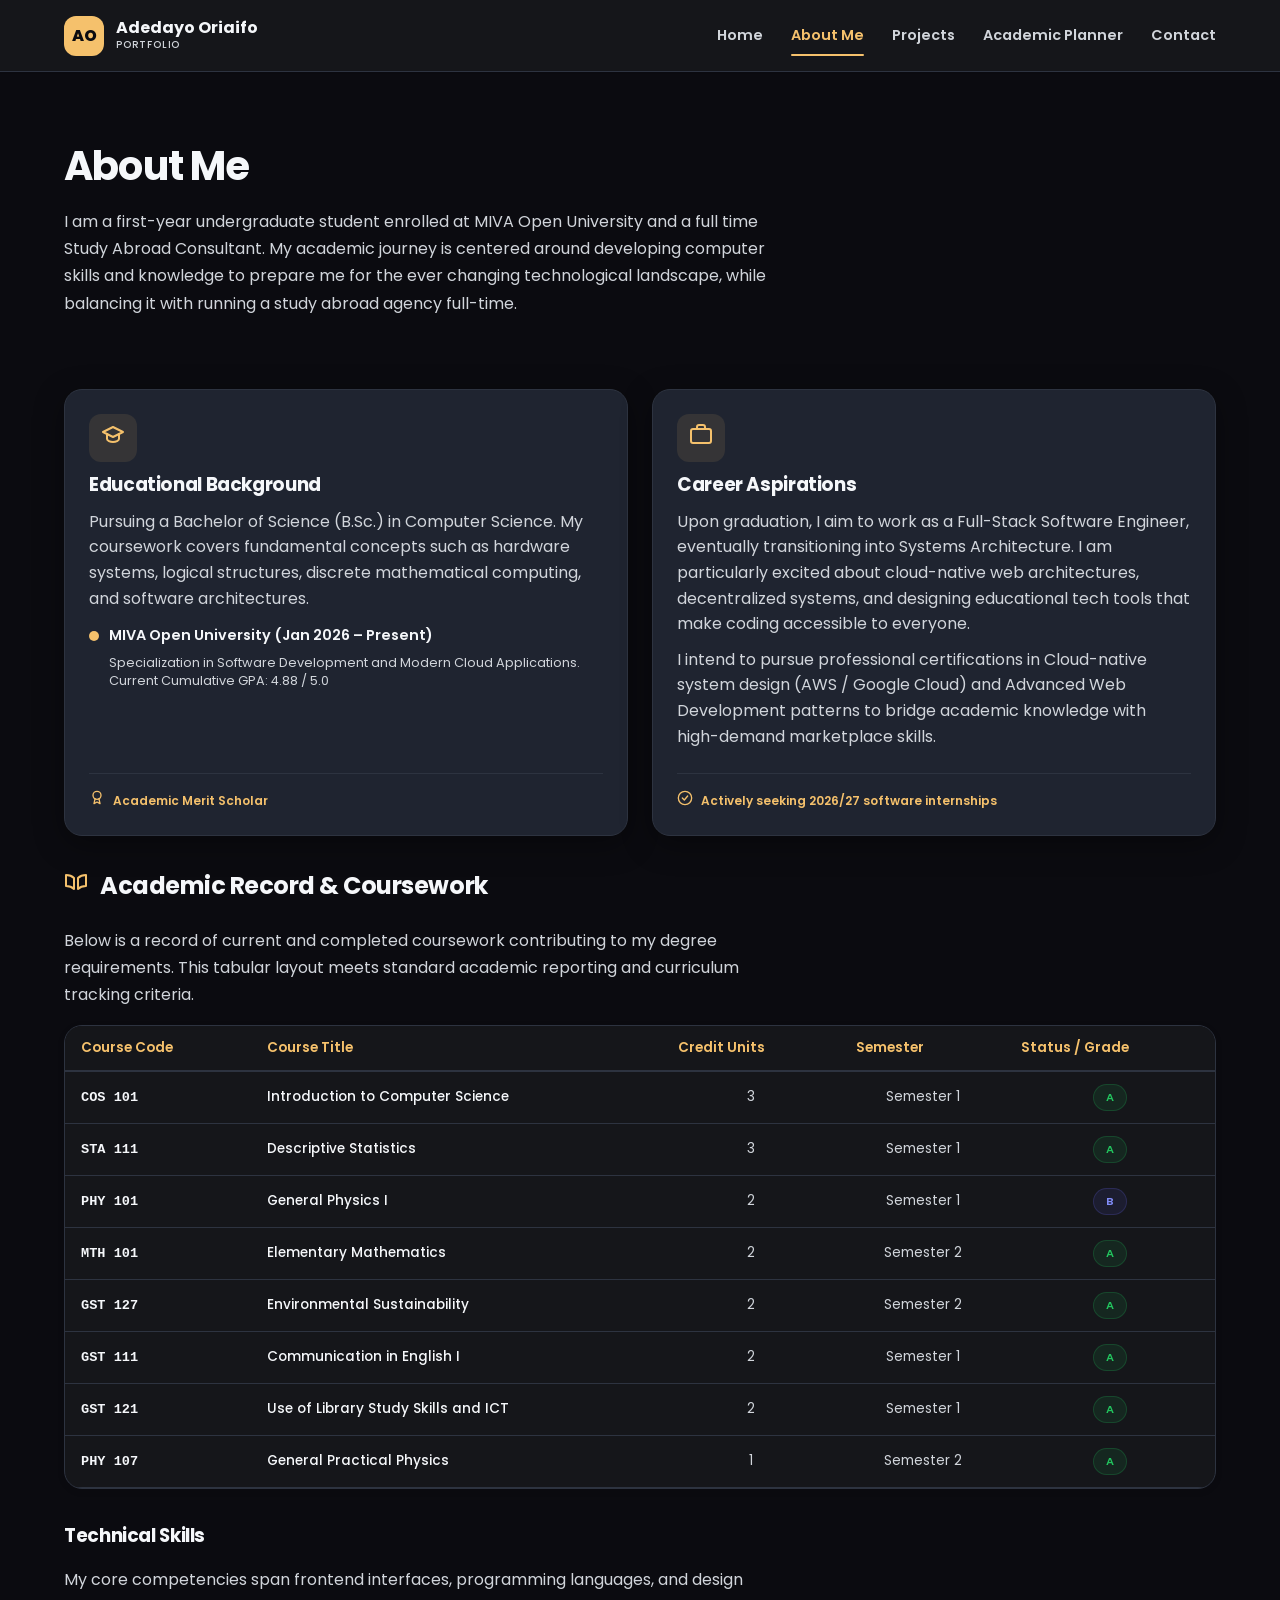
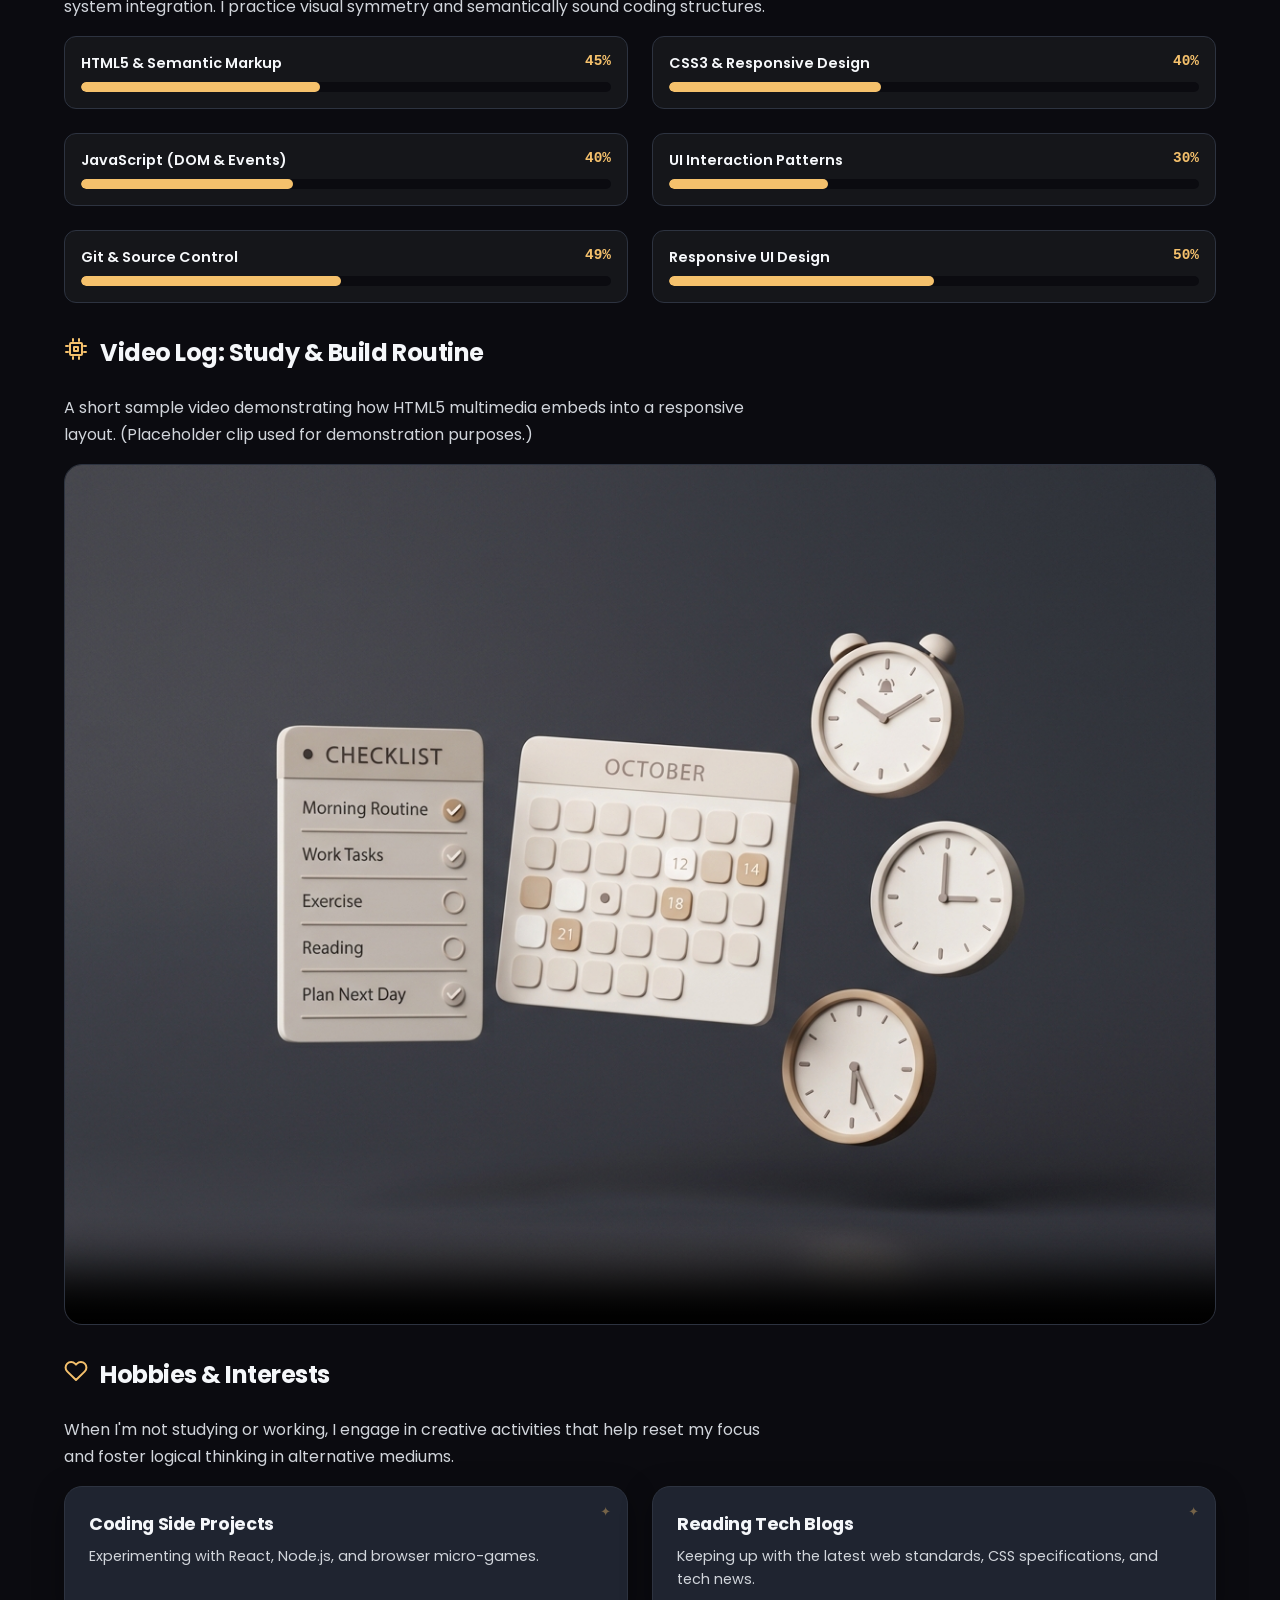
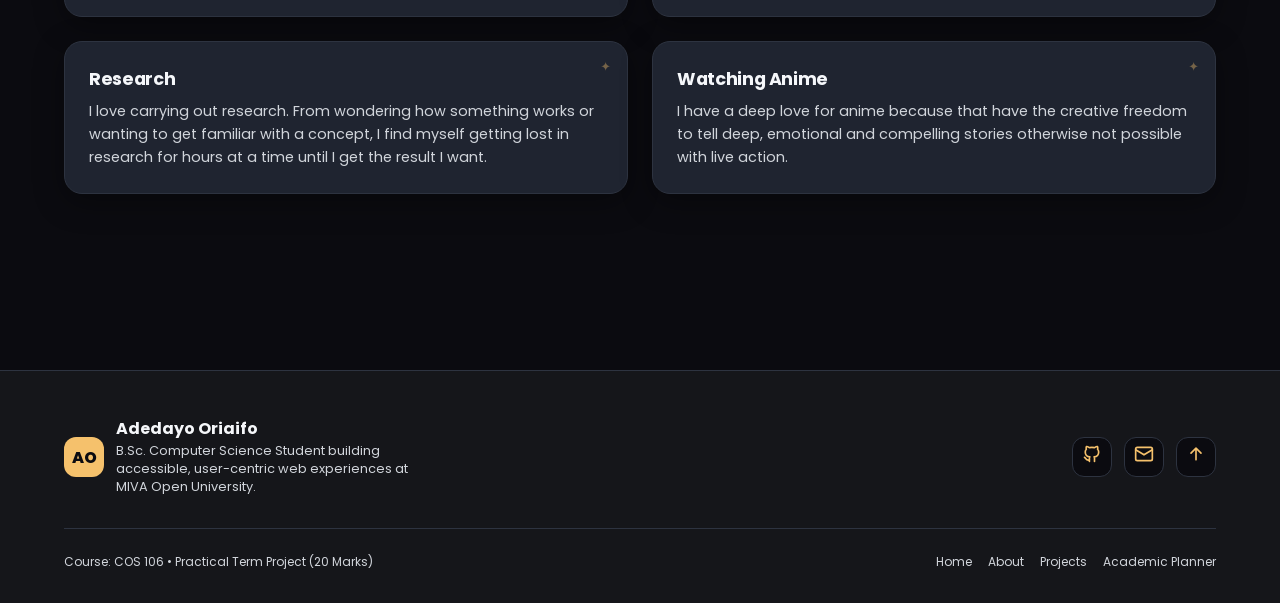
==== about.html @ 8abbb2ca "Project Structure fix" ====
<!doctype html>
<html lang="en">
<head>
<meta charset="UTF-8" />
<meta name="viewport" content="width=device-width, initial-scale=1.0" />
<title>About Me | Adedayo Oriaifo</title>
<link rel="stylesheet" href="styles.css" />
</head>
<body>

<header class="site-header">
  <div class="container">
    <a href="index.html" class="brand" id="nav-logo">
      <span class="brand-mark">AO</span>
      <span>
        <span class="brand-text-name">Adedayo Oriaifo</span>
        <span class="brand-text-sub">Portfolio</span>
      </span>
    </a>

    <nav class="desktop-nav" aria-label="Primary navigation">
      <a href="index.html" class="nav-link">Home</a>
      <a href="about.html" class="nav-link active">About Me</a>
      <a href="projects.html" class="nav-link">Projects</a>
      <a href="planner.html" class="nav-link">Academic Planner</a>
      <a href="contact.html" class="nav-link">Contact</a>
    </nav>

    <div class="header-actions">
      <button id="mobile-menu-toggle" class="icon-btn mobile-menu-toggle" aria-label="Open menu" aria-expanded="false"></button>
    </div>
  </div>

  <nav id="mobile-nav" class="mobile-nav" hidden aria-label="Mobile navigation">
    <a href="index.html" class="mobile-nav-link"><span data-icon="user"></span>Home</a>
    <a href="about.html" class="mobile-nav-link active"><span data-icon="gradCap"></span>About Me</a>
    <a href="projects.html" class="mobile-nav-link"><span data-icon="folder"></span>Projects</a>
    <a href="planner.html" class="mobile-nav-link"><span data-icon="calendarDays"></span>Academic Planner</a>
    <a href="contact.html" class="mobile-nav-link"><span data-icon="mail"></span>Contact</a>
  </nav>
</header>

<main id="main-content">
  <div class="container">
    <section id="about-section" class="page-section stack gap-4">

      <div class="page-header">
        <h2>About Me</h2>
        <p class="section-lead">I am a first-year undergraduate student enrolled at MIVA Open University and a full time Study Abroad Consultant. My academic journey is centered around developing computer skills and knowledge to prepare me for the ever changing technological landscape, while balancing it with running a study abroad agency full-time.</p>
      </div>

      <!-- Educational Background & Career Aspirations -->
      <div class="grid grid-2">
        <div class="custom-card stack" style="justify-content:space-between;">
          <div>
            <span class="icon-tile" data-icon="gradCap"></span>
            <h3>Educational Background</h3>
            <p class="text-sec" style="line-height:1.6; margin-top:10px;">Pursuing a Bachelor of Science (B.Sc.) in Computer Science. My coursework covers fundamental concepts such as hardware systems, logical structures, discrete mathematical computing, and software architectures.</p>
            <div class="stack gap-1" style="margin-top:14px;">
              <div style="display:flex; align-items:center; gap:10px;">
                <span style="width:10px;height:10px;border-radius:999px;background:var(--accent-pri);display:inline-block;"></span>
                <span style="font-size:0.9rem; font-weight:600;">MIVA Open University (Jan 2026 – Present)</span>
              </div>
              <p class="text-sec" style="font-size:0.8rem; padding-left:20px;">Specialization in Software Development and Modern Cloud Applications. Current Cumulative GPA: 4.88 / 5.0</p>
            </div>
          </div>
          <div class="card-footnote"><span data-icon="award"></span> Academic Merit Scholar</div>
        </div>

        <div class="custom-card stack" style="justify-content:space-between;">
          <div>
            <span class="icon-tile" data-icon="briefcase"></span>
            <h3>Career Aspirations</h3>
            <p class="text-sec" style="line-height:1.6; margin-top:10px;">Upon graduation, I aim to work as a Full-Stack Software Engineer, eventually transitioning into Systems Architecture. I am particularly excited about cloud-native web architectures, decentralized systems, and designing educational tech tools that make coding accessible to everyone.</p>
            <p class="text-sec" style="line-height:1.6; margin-top:10px;">I intend to pursue professional certifications in Cloud-native system design (AWS / Google Cloud) and Advanced Web Development patterns to bridge academic knowledge with high-demand marketplace skills.</p>
          </div>
          <div class="card-footnote"><span data-icon="checkCircle"></span> Actively seeking 2026/27 software internships</div>
        </div>
      </div>

      <!-- Coursework Table -->
      <div class="stack gap-2">
        <div class="section-heading-row"><span data-icon="bookOpen"></span><h3>Academic Record &amp; Coursework</h3></div>
        <p class="section-lead" style="margin-top:0;">Below is a record of current and completed coursework contributing to my degree requirements. This tabular layout meets standard academic reporting and curriculum tracking criteria.</p>

        <div class="custom-table-wrap">
          <table class="custom-table">
            <thead>
              <tr>
                <th>Course Code</th>
                <th>Course Title</th>
                <th class="text-center">Credit Units</th>
                <th class="text-center">Semester</th>
                <th class="text-center">Status / Grade</th>
              </tr>
            </thead>
            <tbody id="coursework-tbody">
              <!-- Rows injected by script.js from INITIAL_COURSES -->
            </tbody>
          </table>
        </div>
      </div>

      <!-- Technical Skills -->
      <div id="skills-subsection" class="stack gap-2">
        <h3>Technical Skills</h3>
        <p class="section-lead" style="margin-top:0;">My core competencies span frontend interfaces, programming languages, and design system integration. I practice visual symmetry and semantically sound coding structures.</p>
        <div class="grid grid-2" id="skills-grid">
          <!-- Skill bars injected by script.js -->
        </div>
      </div>

      <!-- Video Introduction (Multimedia requirement) -->
      <div class="stack gap-2">
        <div class="section-heading-row"><span data-icon="cpu"></span><h3>Video Log: Study &amp; Build Routine</h3></div>
        <p class="section-lead" style="margin-top:0;">A short sample video demonstrating how HTML5 multimedia embeds into a responsive layout. (Placeholder clip used for demonstration purposes.)</p>
        <div class="media-frame">
          <video controls preload="metadata" poster="assets/images/task-app-illustration.jpg">
            <source src="https://www.w3schools.com/html/mov_bbb.mp4" type="video/mp4" />
            Your browser does not support the video tag.
          </video>
        </div>
      </div>

      <!-- Hobbies & Interests -->
      <div class="stack gap-2">
        <div class="section-heading-row"><span data-icon="heart"></span><h3>Hobbies &amp; Interests</h3></div>
        <p class="section-lead" style="margin-top:0;">When I'm not studying or working, I engage in creative activities that help reset my focus and foster logical thinking in alternative mediums.</p>
        <div class="grid grid-3 md-2" id="hobbies-grid">
          <!-- Hobby cards injected by script.js -->
        </div>
      </div>

    </section>
  </div>
</main>

<footer class="site-footer">
  <div class="container">
    <div class="footer-top">
      <div class="footer-brand">
        <span class="brand-mark">AO</span>
        <div>
          <span class="brand-text-name">Adedayo Oriaifo</span>
          <p>B.Sc. Computer Science Student building accessible, user-centric web experiences at MIVA Open University.</p>
        </div>
      </div>
      <div class="footer-socials">
        <a href="https://github.com/aria-thorne" target="_blank" rel="noreferrer" class="icon-btn" title="GitHub Profile" data-icon="github"></a>
        <a href="contact.html" class="icon-btn" title="Contact Me" data-icon="mail"></a>
        <button id="back-to-top-btn" class="icon-btn" title="Back to Top" data-icon="arrowUp"></button>
      </div>
    </div>
    <div class="footer-bottom">
      <span>Course: COS 106 • Practical Term Project (20 Marks)</span>
      <div class="footer-links">
        <a href="index.html">Home</a>
        <a href="about.html">About</a>
        <a href="projects.html">Projects</a>
        <a href="planner.html">Academic Planner</a>
      </div>
    </div>
  </div>
</footer>

<script src="script.js"></script>
<script>
  document.addEventListener('DOMContentLoaded', () => {
    // Coursework table rows
    const tbody = document.getElementById('coursework-tbody');
    INITIAL_COURSES.forEach((course) => {
      const gradeClass = course.grade === 'Pending' ? 'grade-pending' : course.grade.startsWith('A') ? 'grade-a' : 'grade-b';
      const tr = document.createElement('tr');
      tr.innerHTML = `
        <td style="font-family:monospace; font-weight:600; color:var(--text-pri);">${course.code}</td>
        <td style="font-weight:500; color:var(--text-pri);">${course.title}</td>
        <td class="text-center">${course.credits}</td>
        <td class="text-center">${course.semester}</td>
        <td class="text-center"><span class="grade-pill ${gradeClass}">${course.grade}</span></td>
      `;
      tbody.appendChild(tr);
    });

    // Skill bars
    const skillsGrid = document.getElementById('skills-grid');
    STUDENT_PROFILE.skills.forEach((skill) => {
      const div = document.createElement('div');
      div.className = 'skill-bar-item';
      div.innerHTML = `
        <div class="skill-bar-top">
          <span style="font-weight:600;">${skill.name}</span>
          <span class="pct">${skill.percentage}%</span>
        </div>
        <div class="skill-bar-track"><div class="skill-bar-fill" style="width:${skill.percentage}%"></div></div>
      `;
      skillsGrid.appendChild(div);
    });

    // Hobbies
    const hobbiesGrid = document.getElementById('hobbies-grid');
    STUDENT_PROFILE.hobbies.forEach((hobby) => {
      const div = document.createElement('div');
      div.className = 'custom-card hobby-card';
      div.innerHTML = `
        <span class="hobby-star">✦</span>
        <h4>${hobby.name}</h4>
        <p>${hobby.description}</p>
      `;
      hobbiesGrid.appendChild(div);
    });
  });
</script>
</body>
</html>
---- styles.css ----
@import url('https://fonts.googleapis.com/css2?family=Poppins:wght@400;500;600;700;800&display=swap');

/* ===================== THEME VARIABLES ===================== */
:root {
  /* Dark Theme */
  --bg-main: #0B0B10;
  --bg-sec: #15161A;
  --bg-card: #1F2430;
  --text-pri: #F5F7FA;
  --text-sec: #D1D5DB;
  --accent-pri: #F5C16C;
  --accent-hov: #D99706;
  --accent-sec: #A78BFA;
  --color-success: #22C55E;
  --color-error: #EF4444;
  --color-border: #2D3340;
  --theme-shadow: 0 8px 30px rgba(0, 0, 0, 0.35);
  --font-sans: "Poppins", ui-sans-serif, system-ui, -apple-system, sans-serif;
}

/* ===================== RESET / BASE ===================== */
* { box-sizing: border-box; }

html { scroll-behavior: smooth; }

body {
  background-color: var(--bg-main);
  color: var(--text-pri);
  font-family: var(--font-sans);
  margin: 0;
  padding: 0;
  min-height: 100vh;
  transition: background-color 0.3s ease, color 0.3s ease, border-color 0.3s ease;
}

img { max-width: 100%; display: block; }
a { color: inherit; text-decoration: none; }
button { font-family: inherit; cursor: pointer; }
::selection { background-color: rgba(245, 193, 108, 0.2); color: var(--accent-pri); }

h1, h2, h3, h4, h5 { margin: 0; font-weight: 700; letter-spacing: -0.02em; }
p { margin: 0; }
ul { margin: 0; padding: 0; list-style: none; }

.container {
  width: 100%;
  max-width: 1200px;
  margin: 0 auto;
  padding: 0 24px;
}

.page-section {
  padding: 32px 0 64px;
  animation: fadeIn 0.35s ease;
}

@media (min-width: 768px) {
  .page-section { padding: 64px 0 96px; }
}

@keyframes fadeIn {
  from { opacity: 0; transform: translateY(12px); }
  to { opacity: 1; transform: translateY(0); }
}

.animate-fade-in { animation: fadeIn 0.35s ease; }

main {
  flex-grow: 1;
  padding-top: 72px;
  padding-bottom: 80px;
  min-height: calc(100vh - 200px);
}

body {
  display: flex;
  flex-direction: column;
}

/* ===================== UTILITIES ===================== */
.text-sec { color: var(--text-sec); }
.text-accent { color: var(--accent-pri); }
.section-lead {
  max-width: 720px;
  color: var(--text-sec);
  font-size: 1rem;
  line-height: 1.7;
  margin-top: 12px;
}
.page-header { margin-bottom: 40px; }
.page-header h2 { font-size: 2rem; }
@media (min-width: 768px) { .page-header h2 { font-size: 2.5rem; } }

.eyebrow {
  display: inline-flex;
  align-items: center;
  gap: 8px;
  padding: 6px 14px;
  width: fit-content;
  border-radius: 999px;
  background: color-mix(in srgb, var(--accent-pri) 10%, transparent);
  border: 1px solid color-mix(in srgb, var(--accent-pri) 20%, transparent);
  color: var(--accent-pri);
  font-size: 0.75rem;
  font-weight: 600;
  letter-spacing: 0.06em;
  text-transform: uppercase;
}

/* ===================== HEADER / NAV ===================== */
.site-header {
  position: fixed;
  top: 0; left: 0;
  width: 100%;
  height: 72px;
  z-index: 50;
  background-color: var(--bg-sec);
  border-bottom: 1px solid var(--color-border);
  display: flex;
  align-items: center;
  box-shadow: 0 1px 2px rgba(0,0,0,0.05);
}

.site-header .container {
  display: flex;
  align-items: center;
  justify-content: space-between;
}

.brand {
  display: flex;
  align-items: center;
  gap: 12px;
  user-select: none;
}

.brand-mark {
  width: 40px; height: 40px;
  border-radius: 12px;
  background: var(--accent-pri);
  display: flex;
  align-items: center;
  justify-content: center;
  font-weight: 800;
  color: var(--bg-main);
  font-size: 1rem;
  transition: transform 0.3s ease;
  flex-shrink: 0;
}
.brand:hover .brand-mark { transform: scale(1.05); }

.brand-text-name {
  font-weight: 700;
  font-size: 1rem;
  display: block;
  line-height: 1.2;
  color: var(--text-pri);
}
.brand-text-sub {
  font-size: 10px;
  color: var(--text-sec);
  font-weight: 500;
  text-transform: uppercase;
  letter-spacing: 0.08em;
  display: block;
}

.desktop-nav {
  display: none;
  align-items: center;
  gap: 28px;
  margin-left: auto;
  height: 100%;
}

@media (min-width: 768px) { .desktop-nav { display: flex; } }

.nav-link {
  position: relative;
  padding: 4px 0;
  font-size: 0.9rem;
  font-weight: 600;
  color: var(--text-sec);
  transition: color 0.3s ease;
  background: none;
  border: none;
}
.nav-link:hover { color: var(--text-pri); }
.nav-link.active { color: var(--accent-pri); }
.nav-link.active::after {
  content: '';
  position: absolute;
  bottom: -6px; left: 0;
  width: 100%; height: 2px;
  border-radius: 999px;
  background: var(--accent-pri);
}

.nav-separator {
  display: none;
  width: 1px; height: 24px;
  background: var(--color-border);
  margin: 0 16px;
}
@media (min-width: 768px) { .nav-separator { display: block; } }

.header-actions {
  display: flex;
  align-items: center;
  gap: 12px;
  position: relative;
}

.icon-btn {
  width: 40px; height: 40px;
  border-radius: 12px;
  border: 1px solid var(--color-border);
  background-color: var(--bg-main);
  color: var(--accent-pri);
  display: flex;
  align-items: center;
  justify-content: center;
  transition: all 0.3s ease;
}
.icon-btn:hover { background-color: var(--bg-sec); transform: scale(1.05); }
.icon-btn svg { width: 20px; height: 20px; }

.mobile-menu-toggle { display: flex; color: var(--text-pri); }
@media (min-width: 768px) { .mobile-menu-toggle { display: none; } }

.mobile-nav {
  position: absolute;
  top: 72px; left: 0;
  width: 100%;
  background-color: var(--bg-sec);
  border-bottom: 1px solid var(--color-border);
  padding: 24px;
  box-shadow: 0 20px 40px rgba(0,0,0,0.2);
  display: flex;
  flex-direction: column;
  gap: 8px;
}
.mobile-nav[hidden] { display: none; }
@media (min-width: 768px) { .mobile-nav { display: none !important; } }

.mobile-nav-link {
  display: flex;
  align-items: center;
  gap: 14px;
  padding: 12px 16px;
  border-radius: 12px;
  font-weight: 500;
  font-size: 0.9rem;
  color: var(--text-sec);
  background: none;
  border: none;
  text-align: left;
  transition: all 0.3s ease;
}
.mobile-nav-link:hover { color: var(--text-pri); background: var(--bg-main); }
.mobile-nav-link.active { background: var(--accent-pri); color: var(--bg-main); }
.mobile-nav-link svg { width: 20px; height: 20px; color: var(--accent-pri); flex-shrink: 0; }
.mobile-nav-link.active svg { color: var(--bg-main); }

/* ===================== BUTTONS ===================== */
.btn {
  display: inline-flex;
  align-items: center;
  justify-content: center;
  gap: 8px;
  padding: 12px 24px;
  border-radius: 12px;
  font-weight: 600;
  font-size: 0.9rem;
  border: none;
  transition: all 0.3s ease;
  white-space: nowrap;
}
.btn:active { transform: scale(0.98); }
.btn-primary {
  background-color: var(--accent-pri);
  color: var(--bg-main);
  box-shadow: 0 6px 16px color-mix(in srgb, var(--accent-pri) 20%, transparent);
}
.btn-primary:hover { background-color: var(--accent-hov); transform: scale(1.02); }
.btn-outline {
  background: transparent;
  color: var(--text-pri);
  border: 1px solid var(--color-border);
}
.btn-outline:hover { background: color-mix(in srgb, var(--accent-pri) 10%, transparent); }
.btn-outline-accent {
  background: transparent;
  color: var(--accent-pri);
  border: 1px solid var(--accent-pri);
}
.btn-outline-accent:hover { background: color-mix(in srgb, var(--accent-pri) 10%, transparent); }
.btn-block { width: 100%; }
.btn-sm { padding: 10px 16px; font-size: 0.8rem; }
.btn svg { width: 16px; height: 16px; }

/* ===================== CARDS / INPUT / TABLE ===================== */
.custom-card {
  background-color: var(--bg-card);
  border-radius: 18px;
  padding: 24px;
  border: 1px solid var(--color-border);
  box-shadow: var(--theme-shadow);
  transition: transform 0.3s ease, box-shadow 0.3s ease, background-color 0.3s ease, border-color 0.3s ease;
  position: relative;
}
.custom-card:hover {
  transform: translateY(-6px);
  box-shadow: 0 12px 40px rgba(0, 0, 0, 0.45);
}
.custom-input {
  width: 100%;
  background-color: var(--bg-main);
  border: 1px solid var(--color-border);
  color: var(--text-pri);
  border-radius: 12px;
  padding: 12px 16px;
  font-size: 14px;
  font-family: inherit;
  outline: none;
  transition: border-color 0.3s ease, box-shadow 0.3s ease;
}
.custom-input:focus {
  border-color: var(--accent-pri);
  box-shadow: 0 0 0 2px color-mix(in srgb, var(--accent-pri) 20%, transparent);
}
textarea.custom-input { resize: vertical; min-height: 120px; }

.field-label {
  display: block;
  font-size: 0.75rem;
  font-weight: 600;
  color: var(--text-sec);
  margin-bottom: 6px;
}

.custom-table-wrap {
  overflow-x: auto;
  border: 1px solid var(--color-border);
  border-radius: 18px;
  background-color: var(--bg-sec);
  box-shadow: 0 2px 8px rgba(0,0,0,0.06);
}
.custom-table { width: 100%; border-collapse: collapse; }
.custom-table th {
  background-color: var(--bg-sec);
  color: var(--accent-pri);
  text-align: left;
  padding: 12px 16px;
  font-weight: 600;
  font-size: 0.85rem;
  border-bottom: 2px solid var(--color-border);
  white-space: nowrap;
}
.custom-table td {
  padding: 12px 16px;
  border-bottom: 1px solid var(--color-border);
  color: var(--text-sec);
  font-size: 0.85rem;
}
.custom-table tr:hover { background-color: rgba(255, 255, 255, 0.02); }
.text-center { text-align: center; }

.grade-pill {
  display: inline-block;
  padding: 4px 12px;
  border-radius: 999px;
  font-size: 0.7rem;
  font-weight: 600;
}
.grade-pending { background: color-mix(in srgb, var(--accent-pri) 10%, transparent); color: var(--accent-pri); border: 1px solid color-mix(in srgb, var(--accent-pri) 20%, transparent); }
.grade-a { background: rgba(34,197,94,0.1); color: #22C55E; border: 1px solid rgba(34,197,94,0.2); }
.grade-b { background: rgba(99,102,241,0.1); color: #818CF8; border: 1px solid rgba(99,102,241,0.2); }

/* ===================== GRID HELPERS ===================== */
.grid { display: grid; gap: 24px; }
.grid-2 { grid-template-columns: 1fr; }
.grid-3 { grid-template-columns: 1fr; }
@media (min-width: 768px) { .grid-2 { grid-template-columns: 1fr 1fr; } }
@media (min-width: 768px) { .grid-3.md-2 { grid-template-columns: 1fr 1fr; } }
@media (min-width: 1024px) { .grid-3 { grid-template-columns: repeat(3, 1fr); } }

.stack { display: flex; flex-direction: column; }
.gap-1 { gap: 8px; } .gap-2 { gap: 16px; } .gap-3 { gap: 24px; } .gap-4 { gap: 32px; }

/* ===================== HOME PAGE ===================== */
.hero {
  display: grid;
  grid-template-columns: 1fr;
  gap: 40px;
  align-items: center;
}
@media (min-width: 1024px) { .hero { grid-template-columns: 7fr 5fr; } }

.hero-intro {
  display: flex;
  padding-bottom: 32px;
  flex-direction: column;
  align-items: center;
  text-align: center;
  gap: 32px;
}
@media (min-width: 640px) { .hero-intro { flex-direction: row; align-items: flex-start; text-align: left; } }

.hero-avatar {
  width: 140px; height: 140px;
  border-radius: 999px;
  overflow: hidden;
  border: 2px solid color-mix(in srgb, var(--accent-pri) 20%, transparent);
  box-shadow: var(--theme-shadow);
  flex-shrink: 0;
}
.hero-avatar img { width: 100%; height: 100%; object-fit: cover; }

.hero-copy { flex-grow: 1; display: flex; flex-direction: column; gap: 16px; }
.hero-copy h1 { font-size: 2.2rem; line-height: 1.05; }
@media (min-width: 640px) { .hero-copy h1 { font-size: 2.75rem; } }
@media (min-width: 768px) { .hero-copy h1 { font-size: 3.25rem; } }
.hero-copy .role { font-size: 1.15rem; font-weight: 500; color: var(--text-sec); }
.hero-copy .desc { font-size: 1rem; color: var(--text-sec); line-height: 1.7; }

.hero-illustration { display: none; justify-content: center; align-items: center; }
@media (min-width: 1024px) { .hero-illustration { display: flex; } }
.hero-illustration img { width: 100%; max-width: 380px; height: auto; display:block; filter: drop-shadow(0 12px 24px rgba(0,0,0,0.25)); }

.quicklinks {
  display: grid;
  grid-template-columns: repeat(2, 1fr);
  gap: 16px;
  margin-top: 8px;
}
@media (min-width: 768px) { .quicklinks { grid-template-columns: repeat(4, 1fr); } }
.quicklink {
  display: flex;
  flex-direction: column;
  gap: 10px;
  align-items: flex-start;
}
.quicklink .ql-icon {
  width: 44px; height: 44px;
  border-radius: 12px;
  background: color-mix(in srgb, var(--accent-pri) 10%, transparent);
  color: var(--accent-pri);
  display: flex; align-items: center; justify-content: center;
}
.quicklink .ql-icon svg { width: 22px; height: 22px; }
.quicklink h4 { font-size: 1rem; }
.quicklink p { font-size: 0.8rem; color: var(--text-sec); }

/* ===================== HOME: BIO / DASHBOARD / VIDEO ===================== */
.bio-section, .dashboard-section, .video-section {
  padding-top: 32px;
  border-top: 1px solid var(--color-border);
  display: flex;
  flex-direction: column;
  gap: 24px;
}
.bio-section h2 { font-size: 1.5rem; }
@media (min-width: 768px) { .bio-section h2 { font-size: 1.85rem; } }

.bio-grid {
  display: grid;
  grid-template-columns: 1fr;
  gap: 24px;
  align-items: start;
}
@media (min-width: 768px) { .bio-grid { grid-template-columns: 8fr 4fr; } }

.bio-text { display: flex; flex-direction: column; gap: 16px; }
.bio-text p { color: var(--text-sec); line-height: 1.7; font-size: 0.95rem; }

.philosophy-card {
  padding: 24px;
  background: var(--bg-sec);
  border: 1px solid var(--color-border);
  border-radius: 18px;
}
.philosophy-label {
  display: block;
  font-size: 0.7rem;
  text-transform: uppercase;
  letter-spacing: 0.06em;
  font-weight: 700;
  color: var(--accent-pri);
  margin-bottom: 8px;
}
.philosophy-card blockquote {
  margin: 0;
  font-style: italic;
  font-size: 0.9rem;
  color: var(--text-pri);
  border-left: 2px solid var(--accent-pri);
  padding-left: 12px;
}

.dashboard-section h3 { font-size: 1.25rem; }

.dashboard-grid {
  display: grid;
  grid-template-columns: repeat(2, 1fr);
  gap: 16px;
}
@media (min-width: 1024px) { .dashboard-grid { grid-template-columns: repeat(4, 1fr); } }

.dashboard-card {
  padding: 18px;
  background: var(--bg-sec);
  border: 1px solid var(--color-border);
  border-radius: 16px;
  display: flex;
  flex-direction: column;
  justify-content: space-between;
  gap: 16px;
  transition: all 0.3s ease;
}
.dashboard-card:hover { border-color: var(--accent-pri); box-shadow: 0 8px 20px rgba(0,0,0,0.15); transform: translateY(-3px); }
.dc-top { display: flex; align-items: center; justify-content: space-between; }
.dc-icon {
  width: 38px; height: 38px;
  border-radius: 12px;
  display: flex; align-items: center; justify-content: center;
}
.dc-icon svg { width: 18px; height: 18px; }
.dc-amber { color: #F59E0B; background: rgba(245, 158, 11, 0.1); }
.dc-orange { color: #F97316; background: rgba(249, 115, 22, 0.1); }
.dc-violet { color: #8B5CF6; background: rgba(139, 92, 246, 0.1); }
.dc-rose { color: #F43F5E; background: rgba(244, 63, 94, 0.1); }
.dc-arrow { color: var(--accent-pri); opacity: 0; transition: opacity 0.3s ease; font-weight: 600; font-size: 0.9rem; }
.dashboard-card:hover .dc-arrow { opacity: 1; }
.dashboard-card h4 { font-size: 0.9rem; margin-bottom: 2px; transition: color 0.3s ease; }
.dashboard-card:hover h4 { color: var(--accent-pri); }
.dashboard-card p { font-size: 0.7rem; color: var(--text-sec); }

.video-section h2 {
  font-size: 1.5rem;
  display: flex;
  align-items: center;
  gap: 10px;
}
@media (min-width: 768px) { .video-section h2 { font-size: 1.85rem; } }
.video-section h2 svg { width: 22px; height: 22px; color: var(--accent-pri); }
.video-frame {
  position: relative;
  width: 100%;
  aspect-ratio: 16/9;
  border-radius: 18px;
  overflow: hidden;
  border: 1px solid var(--color-border);
  background: var(--bg-sec);
  box-shadow: var(--theme-shadow);
}
.video-frame iframe { width: 100%; height: 100%; border: none; }

/* ===================== ABOUT PAGE ===================== */
.icon-tile {
  width: 48px; height: 48px;
  border-radius: 12px;
  background: color-mix(in srgb, var(--accent-pri) 10%, transparent);
  color: var(--accent-pri);
  display: flex; align-items: center; justify-content: center;
  margin-bottom: 8px;
}
.icon-tile svg { width: 24px; height: 24px; }

.card-footnote {
  margin-top: 24px;
  padding-top: 16px;
  border-top: 1px solid var(--color-border);
  display: flex;
  align-items: center;
  gap: 8px;
  font-size: 0.75rem;
  color: var(--accent-pri);
  font-weight: 600;
}
.card-footnote svg { width: 16px; height: 16px; }

.section-heading-row {
  display: flex;
  align-items: center;
  gap: 12px;
  margin-bottom: 8px;
}
.section-heading-row svg { width: 24px; height: 24px; color: var(--accent-pri); }
.section-heading-row h3 { font-size: 1.5rem; }

.skill-bar-item {
  padding: 16px;
  background: var(--bg-sec);
  border: 1px solid var(--color-border);
  border-radius: 12px;
  display: flex;
  flex-direction: column;
  gap: 8px;
}
.skill-bar-top { display: flex; justify-content: space-between; font-size: 0.9rem; }
.skill-bar-top .pct { font-family: monospace; color: var(--accent-pri); font-weight: 700; }
.skill-bar-track { width: 100%; height: 10px; background: var(--bg-main); border-radius: 999px; overflow: hidden; }
.skill-bar-fill { height: 100%; background: var(--accent-pri); border-radius: 999px; transition: width 1s ease; }

.hobby-card { position: relative; }
.hobby-card:hover { border-color: var(--accent-pri); }
.hobby-star { position: absolute; top: 16px; right: 16px; color: var(--accent-pri); font-size: 0.8rem; opacity: 0.4; }
.hobby-card:hover .hobby-star { opacity: 1; }
.hobby-card h4 { font-size: 1.1rem; margin-bottom: 8px; }
.hobby-card p { font-size: 0.9rem; color: var(--text-sec); line-height: 1.6; }

/* ===================== PROJECTS PAGE ===================== */
.project-card {
  padding: 0;
  overflow: hidden;
  display: flex;
  flex-direction: column;
}
.project-thumb {
  position: relative;
  aspect-ratio: 4/3;
  width: 100%;
  overflow: hidden;
  background: var(--bg-sec);
  border-bottom: 1px solid var(--color-border);
}
.project-thumb img { width: 100%; height: 100%; object-fit: cover; transition: transform 0.5s ease; }
.project-card:hover .project-thumb img { transform: scale(1.05); }
.zoom-btn {
  position: absolute;
  top: 16px; right: 16px;
  width: 40px; height: 40px;
  border-radius: 999px;
  background: color-mix(in srgb, var(--bg-main) 90%, transparent);
  border: 1px solid var(--color-border);
  color: var(--accent-pri);
  display: flex; align-items: center; justify-content: center;
  opacity: 0;
  transition: opacity 0.3s ease, transform 0.3s ease;
}
.zoom-btn svg { width: 18px; height: 18px; }
.project-card:hover .zoom-btn { opacity: 1; }
.zoom-btn:hover { transform: scale(1.1); }

.project-body {
  padding: 24px;
  display: flex;
  flex-direction: column;
  gap: 20px;
  flex-grow: 1;
  justify-content: space-between;
}
.project-body h3 { font-size: 1.25rem; }
.project-body .desc { font-size: 0.9rem; color: var(--text-sec); line-height: 1.6; margin-top: 12px; }
.tag-row { display: flex; flex-wrap: wrap; gap: 6px; margin-top: 12px; }
.tag-chip {
  background: var(--bg-sec);
  color: var(--text-sec);
  border: 1px solid var(--color-border);
  font-size: 0.7rem;
  padding: 4px 10px;
  border-radius: 8px;
  font-weight: 500;
}
.project-actions {
  display: flex;
  gap: 12px;
  padding-top: 12px;
  border-top: 1px solid color-mix(in srgb, var(--color-border) 50%, transparent);
}
.project-actions .btn { flex: 1; font-size: 0.75rem; padding: 10px 16px; }

.callout-box {
  padding: 24px;
  background: var(--bg-sec);
  border: 1px solid var(--color-border);
  border-radius: 18px;
  display: flex;
  flex-direction: column;
  gap: 16px;
  margin-top: 32px;
}
@media (min-width: 640px) { .callout-box { flex-direction: row; align-items: center; justify-content: space-between; } }
.callout-box h4 { font-size: 1.1rem; margin: 6px 0; }
.callout-box p { font-size: 0.9rem; color: var(--text-sec); max-width: 560px; }

.lightbox {
  position: fixed;
  inset: 0;
  z-index: 100;
  background: rgba(0,0,0,0.85);
  backdrop-filter: blur(4px);
  display: flex;
  align-items: center;
  justify-content: center;
  padding: 16px;
}
.lightbox[hidden] { display: none; }
.lightbox-inner {
  position: relative;
  max-width: 900px;
  width: 100%;
  background: var(--bg-card);
  border: 1px solid var(--color-border);
  border-radius: 24px;
  overflow: hidden;
  box-shadow: 0 30px 60px rgba(0,0,0,0.5);
}
.lightbox-img-wrap { position: relative; aspect-ratio: 16/9; width: 100%; background: #000; }
.lightbox-img-wrap img { width: 100%; height: 100%; object-fit: contain; }
.lightbox-close {
  position: absolute;
  top: 16px; right: 16px;
  width: 40px; height: 40px;
  border-radius: 999px;
  background: rgba(0,0,0,0.6);
  border: 1px solid rgba(255,255,255,0.2);
  color: #fff;
  display: flex; align-items: center; justify-content: center;
}
.lightbox-close:hover { transform: scale(1.05); }
.lightbox-caption { padding: 20px 24px; }
.lightbox-caption h3 { font-size: 1.2rem; margin-bottom: 6px; }
.lightbox-caption p { font-size: 0.85rem; color: var(--text-sec); }

/* ===================== PLANNER PAGE ===================== */
.planner-summary {
  display: grid;
  grid-template-columns: 1fr;
  gap: 24px;
  margin-bottom: 32px;
}
@media (min-width: 1024px) { .planner-summary { grid-template-columns: 6fr 6fr; } }

.progress-ring-wrap { display: flex; align-items: center; gap: 20px; }
.progress-ring { position: relative; width: 96px; height: 96px; flex-shrink: 0; }
.progress-ring svg { width: 100%; height: 100%; transform: rotate(-90deg); }
.progress-ring circle { fill: none; stroke-width: 8; }
.progress-ring .ring-bg { stroke: var(--color-border); }
.progress-ring .ring-fill { stroke: var(--accent-pri); stroke-linecap: round; transition: stroke-dashoffset 0.6s ease; }
.progress-ring-label {
  position: absolute; inset: 0;
  display: flex; align-items: center; justify-content: center;
  font-weight: 700; font-size: 1.1rem;
}
.progress-stats { display: flex; gap: 24px; flex-wrap: wrap; }
.progress-stat { display: flex; flex-direction: column; }
.progress-stat .num { font-size: 1.6rem; font-weight: 700; }
.progress-stat .lbl { font-size: 0.75rem; color: var(--text-sec); }

.planner-note {
  margin-top: 24px;
  padding-top: 16px;
  border-top: 1px solid var(--color-border);
  display: flex; align-items: center; gap: 8px;
  font-size: 0.8rem; color: var(--text-sec);
}
.planner-note svg { width: 16px; height: 16px; color: var(--accent-pri); }

.beats-player { display: flex; flex-direction: column; gap: 16px; overflow: hidden; }
.beats-head { display: flex; align-items: center; justify-content: space-between; }
.beats-head .title-row { display: flex; align-items: center; gap: 8px; }
.beats-head .title-row svg { width: 20px; height: 20px; color: var(--accent-pri); }
.beats-badge {
  font-size: 0.7rem;
  background: color-mix(in srgb, var(--accent-pri) 10%, transparent);
  color: var(--accent-pri);
  padding: 4px 10px;
  border-radius: 999px;
  font-weight: 500;
}
.beats-desc { font-size: 0.85rem; color: var(--text-sec); line-height: 1.6; }
.beats-controls { display: flex; flex-direction: column; gap: 16px; }
@media (min-width: 640px) { .beats-controls { flex-direction: row; align-items: center; } }
.beats-type-toggle {
  display: flex;
  align-items: center;
  background: var(--bg-sec);
  border: 1px solid var(--color-border);
  border-radius: 12px;
  padding: 4px;
  gap: 4px;
  flex: 1;
}
.beats-type-btn {
  flex: 1;
  padding: 8px 10px;
  border-radius: 8px;
  font-size: 0.75rem;
  font-weight: 600;
  background: none;
  border: none;
  color: var(--text-sec);
  transition: all 0.3s ease;
}
.beats-type-btn:hover { color: var(--text-pri); }
.beats-type-btn.active {
  background: color-mix(in srgb, var(--accent-pri) 15%, transparent);
  color: var(--accent-pri);
  border: 1px solid color-mix(in srgb, var(--accent-pri) 30%, transparent);
}
.beats-volume-row {
  display: flex;
  align-items: center;
  gap: 16px;
  padding: 12px;
  background: color-mix(in srgb, var(--bg-sec) 50%, transparent);
  border: 1px solid color-mix(in srgb, var(--color-border) 50%, transparent);
  border-radius: 12px;
}
.beats-volume-row button { color: var(--accent-pri); background: none; border: none; display: flex; }
.beats-volume-row button svg { width: 20px; height: 20px; }
.beats-volume-row input[type="range"] {
  flex: 1;
  height: 6px;
  border-radius: 999px;
  background: var(--color-border);
  accent-color: var(--accent-pri);
  cursor: pointer;
}
.beats-volume-row .vol-label { font-size: 0.75rem; font-family: monospace; color: var(--text-sec); width: 46px; text-align: right; }

.planner-forms {
  display: grid;
  grid-template-columns: 1fr;
  gap: 32px;
}
@media (min-width: 1024px) { .planner-forms { grid-template-columns: 5fr 7fr; } }

.task-form { display: flex; flex-direction: column; gap: 16px; }
.field-row-2 { display: grid; grid-template-columns: 1fr 1fr; gap: 16px; }

.stack .gap-2 { gap: 16px; }

.task-list-head {
  display: flex;
  flex-direction: row;
  gap: 16px;
  justify-content: space-between;
  margin-bottom: 0px;
}
@media (min-width: 640px) { .task-list-head { flex-direction: row; align-items: center; } }
.planner-forms h3 { line-height: 1.7; }

.task-filter {
  display: flex;
  align-items: center;
  gap: 8px;
  background: var(--bg-sec);
  border: 1px solid var(--color-border);
  border-radius: 12px;
  padding: 4px;
  height: 30px;
}
.task-filter svg { width: 14px; height: 14px; color: var(--accent-pri); margin-left: 10px; flex-shrink: 0; }
.task-filter select {
  background: transparent;
  border: none;
  outline: none;
  color: var(--text-pri);
  font-size: 0.75rem;
  font-weight: 600;
  font-family: inherit;
  line-height: 1;
  cursor: pointer;
  padding-right: 10px;
}

.task-list { display: flex; flex-direction: column; gap: 12px; }
.task-empty {
  padding: 48px 24px;
  text-align: center;
  border: 1px dashed var(--color-border);
  background: color-mix(in srgb, var(--bg-sec) 50%, transparent);
  border-radius: 18px;
  color: var(--text-sec);
  display: flex;
  flex-direction: column;
  align-items: center;
  gap: 8px;
}
.task-empty svg { width: 40px; height: 40px; color: var(--accent-pri); opacity: 0.55; }
.task-empty h4 { color: var(--text-pri); font-size: 1rem; }
.task-empty p { font-size: 0.8rem; }

.task-item {
  display: flex;
  align-items: center;
  justify-content: space-between;

  gap: 16px;

  padding: 14.5px 24px;

  border-radius: 18px;
  border: 1px solid var(--color-border);
  background: var(--bg-card);
  transition: all 0.3s ease;
}

.task-item:hover { border-color: var(--accent-pri); }
.task-item.completed { background: color-mix(in srgb, var(--bg-sec) 40%, transparent); border-color: color-mix(in srgb, var(--color-border) 50%, transparent); opacity: 0.7; }
.task-item-left { display: flex; align-items: center; gap: 18px; flex: 1; min-width: 0; }
.task-check { color: var(--accent-pri); background: none; border: none; margin-top: 2px; flex-shrink: 0; transition: transform 0.2s ease; }
.task-check:active { transform: scale(0.9); }
.task-check svg { width: 22px; height: 22px; }
.task-check.done svg { color: var(--color-success); }
.task-info { display: flex; flex-direction: column; justify-content: center; gap: 8px; min-width: 0; }
.task-title { font-size: 0.9rem; font-weight: 600; line-height: 1.3; color: var(--text-pri); }
.task-item.completed .task-title { text-decoration: line-through; color: var(--text-sec); }
.task-meta { display: flex; flex-wrap: wrap; align-items: center; gap: 12px; font-size: 0.7rem; font-weight: 500; color: var(--text-sec); }
.task-meta .course-chip { background: var(--bg-sec); border: 1px solid var(--color-border); padding: 2px 8px; border-radius: 6px; }
.task-meta .due-date { display: flex; align-items: center; gap: 4px; }
.task-meta .due-date svg { width: 12px; height: 12px; color: var(--accent-pri); }
.task-meta .priority { display: flex; align-items: center; gap: 4px; text-transform: uppercase; letter-spacing: 0.04em; font-weight: 700; }
.task-meta .priority svg { width: 12px; height: 12px; }
.priority-high { color: var(--color-error); }
.priority-medium { color: var(--accent-pri); }
.priority-low { color: var(--text-sec); }
.task-delete {
  width: 36px; height: 36px;
  align-self: center;
  border-radius: 12px;
  border: 1px solid var(--color-border);
  color: var(--text-sec);
  background: none;
  display: flex; align-items: center; justify-content: center;
  flex-shrink: 0;
  transition: all 0.3s ease;
}
.task-delete:hover { color: var(--color-error); border-color: var(--color-error); }
.task-delete svg { width: 16px; height: 16px; }

/* ===================== CONTACT PAGE ===================== */
.contact-grid {
  display: grid;
  grid-template-columns: 1fr;
  gap: 32px;
  align-items: flex-start;
}
@media (min-width: 1024px) { .contact-grid { grid-template-columns: 5fr 7fr; } }

.info-row { display: flex; align-items: flex-start; gap: 16px; }
.info-icon {
  width: 40px; height: 40px;
  border-radius: 12px;
  background: color-mix(in srgb, var(--accent-pri) 10%, transparent);
  color: var(--accent-pri);
  display: flex; align-items: center; justify-content: center;
  flex-shrink: 0;
}
.info-icon svg { width: 20px; height: 20px; }
.info-text .lbl { font-size: 0.75rem; color: var(--text-sec); display: block; }
.info-text .val { font-size: 0.9rem; font-weight: 600; color: var(--text-pri); transition: color 0.3s ease; }
.info-text a.val:hover { color: var(--accent-pri); }

.contact-form { display: flex; flex-direction: column; gap: 18px; }
.form-alert {
  display: flex;
  align-items: flex-start;
  gap: 10px;
  padding: 14px 16px;
  border-radius: 12px;
  font-size: 0.85rem;
  line-height: 1.5;
}
.form-alert svg { width: 18px; height: 18px; flex-shrink: 0; margin-top: 1px; }
.form-alert.error { background: rgba(239,68,68,0.1); color: var(--color-error); border: 1px solid rgba(239,68,68,0.25); }
.form-alert.success { background: rgba(34,197,94,0.1); color: var(--color-success); border: 1px solid rgba(34,197,94,0.25); }
.form-alert[hidden] { display: none; }

/* ===================== FOOTER ===================== */
.site-footer {
  background: var(--bg-sec);
  border-top: 1px solid var(--color-border);
  padding: 48px 0 32px;
  margin-top: auto;
}
.footer-top {
  display: flex;
  flex-direction: column;
  gap: 24px;
  padding-bottom: 32px;
  border-bottom: 1px solid var(--color-border);
}
@media (min-width: 768px) { .footer-top { flex-direction: row; align-items: center; justify-content: space-between; } }
.footer-brand { display: flex; align-items: center; gap: 12px; }
.footer-brand p { font-size: 0.8rem; color: var(--text-sec); max-width: 320px; margin-top: 4px; }
.footer-socials { display: flex; align-items: center; gap: 12px; }
.footer-bottom {
  display: flex;
  flex-direction: column;
  gap: 16px;
  align-items: center;
  justify-content: space-between;
  padding-top: 24px;
  font-size: 0.75rem;
  color: var(--text-sec);
}
@media (min-width: 640px) { .footer-bottom { flex-direction: row; } }
.footer-links { display: flex; gap: 16px; flex-wrap: wrap; justify-content: center; }
.footer-links a:hover, .footer-links button:hover { color: var(--accent-pri); }
.footer-links button { background: none; border: none; color: inherit; font-size: inherit; font-family: inherit; }

/* ===================== MULTIMEDIA (About page video) ===================== */
.media-frame {
  border-radius: 18px;
  overflow: hidden;
  border: 1px solid var(--color-border);
  background: var(--bg-sec);
}
.media-frame video { width: 100%; display: block; }

/* Reduced motion */
@media (prefers-reduced-motion: reduce) {
  *, *::before, *::after { animation-duration: 0.001ms !important; transition-duration: 0.001ms !important; }
}

/* Focus visibility for accessibility */
a:focus-visible, button:focus-visible, input:focus-visible, select:focus-visible, textarea:focus-visible {
  outline: 2px solid var(--accent-pri);
  outline-offset: 2px;
}
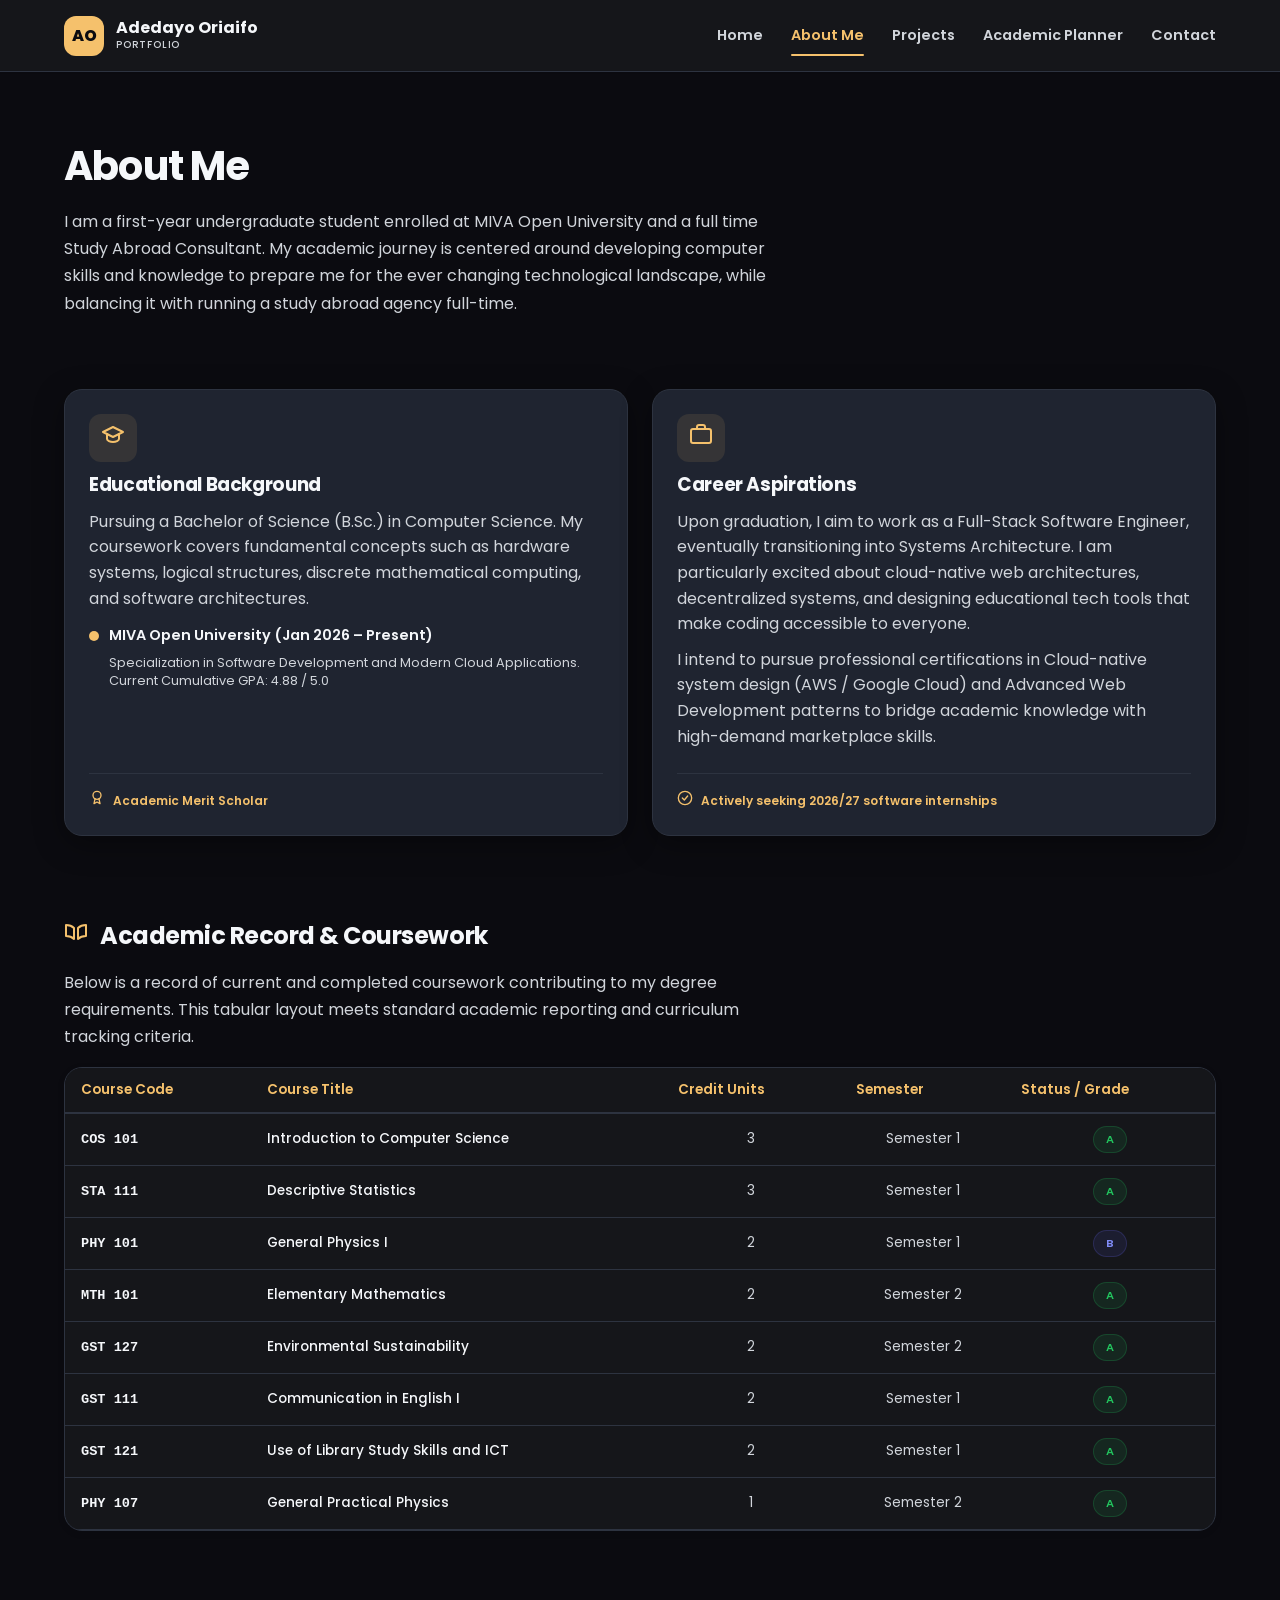
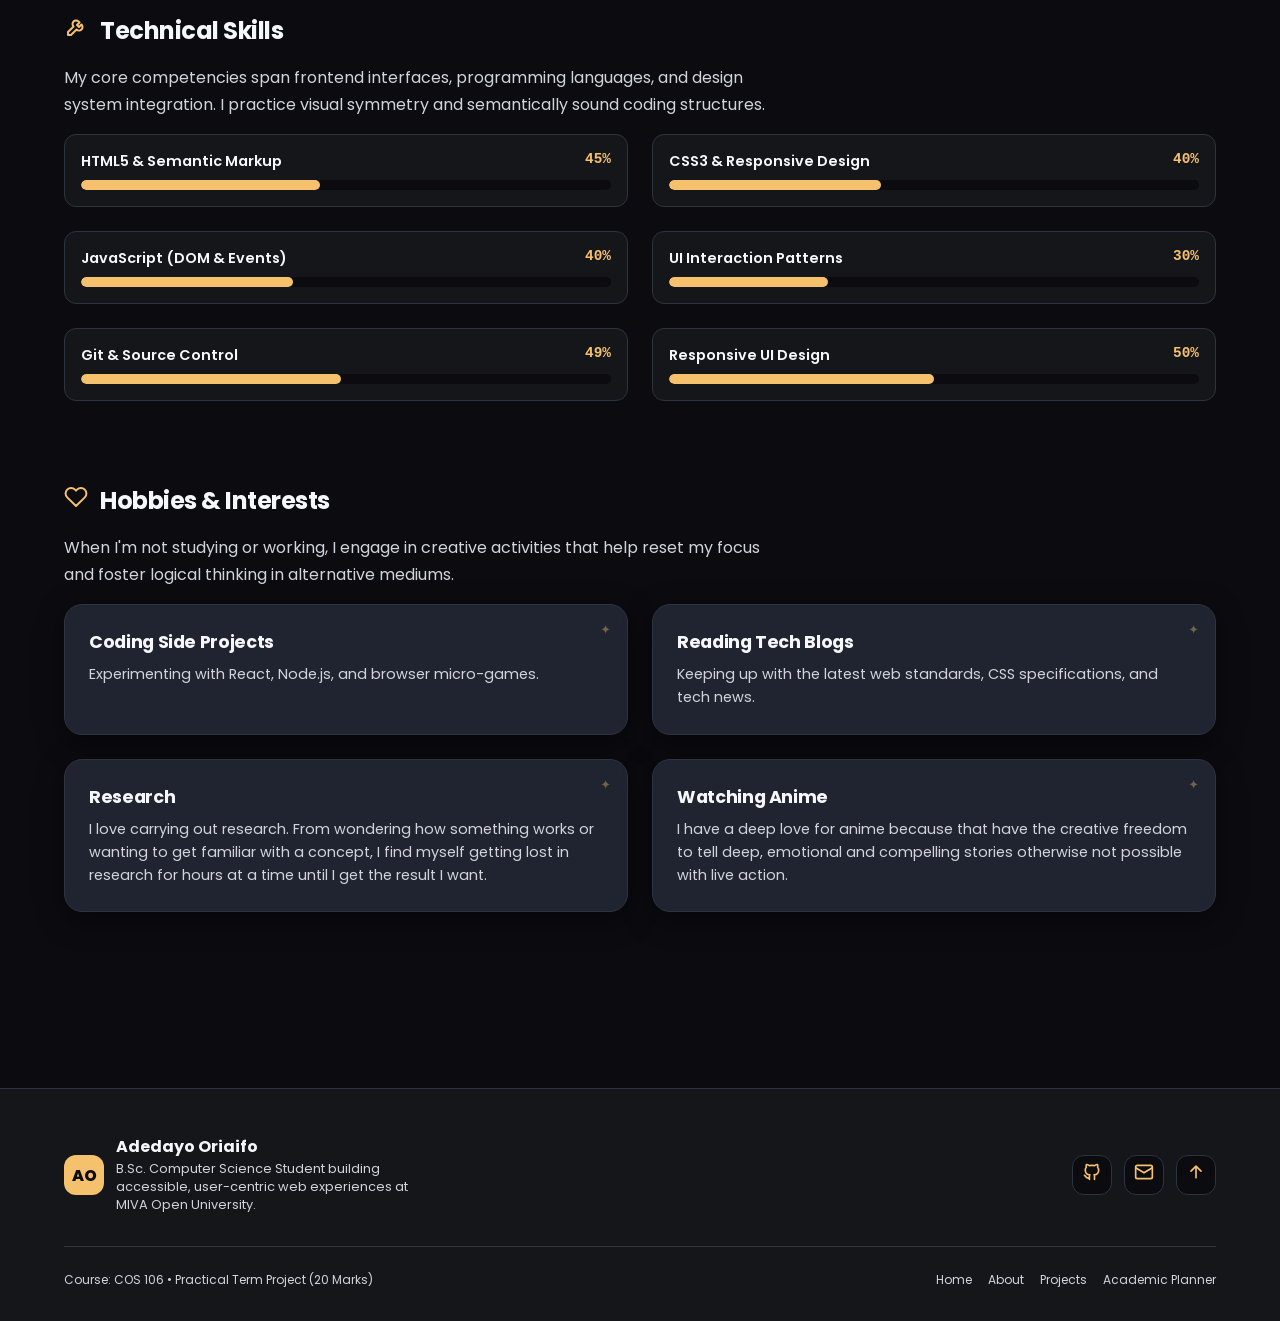
==== commit cc40a39e: "Refinements I went through each of the the HTML pages to search for anomalies, errors or redundancie" ====
--- a/about.html
+++ b/about.html
@@ -99,26 +99,14 @@
             </tbody>
           </table>
         </div>
-      </div>
+      </div> 
 
       <!-- Technical Skills -->
-      <div id="skills-subsection" class="stack gap-2">
-        <h3>Technical Skills</h3>
+      <div class="stack gap-2">
+        <div class="section-heading-row"><span data-icon="wrench"></span><h3>Technical Skills</h3></div>
         <p class="section-lead" style="margin-top:0;">My core competencies span frontend interfaces, programming languages, and design system integration. I practice visual symmetry and semantically sound coding structures.</p>
         <div class="grid grid-2" id="skills-grid">
           <!-- Skill bars injected by script.js -->
-        </div>
-      </div>
-
-      <!-- Video Introduction (Multimedia requirement) -->
-      <div class="stack gap-2">
-        <div class="section-heading-row"><span data-icon="cpu"></span><h3>Video Log: Study &amp; Build Routine</h3></div>
-        <p class="section-lead" style="margin-top:0;">A short sample video demonstrating how HTML5 multimedia embeds into a responsive layout. (Placeholder clip used for demonstration purposes.)</p>
-        <div class="media-frame">
-          <video controls preload="metadata" poster="assets/images/task-app-illustration.jpg">
-            <source src="https://www.w3schools.com/html/mov_bbb.mp4" type="video/mp4" />
-            Your browser does not support the video tag.
-          </video>
         </div>
       </div>
 
--- a/styles.css
+++ b/styles.css
@@ -196,14 +196,6 @@
   background: var(--accent-pri);
 }
 
-.nav-separator {
-  display: none;
-  width: 1px; height: 24px;
-  background: var(--color-border);
-  margin: 0 16px;
-}
-@media (min-width: 768px) { .nav-separator { display: block; } }
-
 .header-actions {
   display: flex;
   align-items: center;
@@ -581,10 +573,10 @@
 .card-footnote svg { width: 16px; height: 16px; }
 
 .section-heading-row {
+  padding-top: 50px;
   display: flex;
   align-items: center;
   gap: 12px;
-  margin-bottom: 8px;
 }
 .section-heading-row svg { width: 24px; height: 24px; color: var(--accent-pri); }
 .section-heading-row h3 { font-size: 1.5rem; }
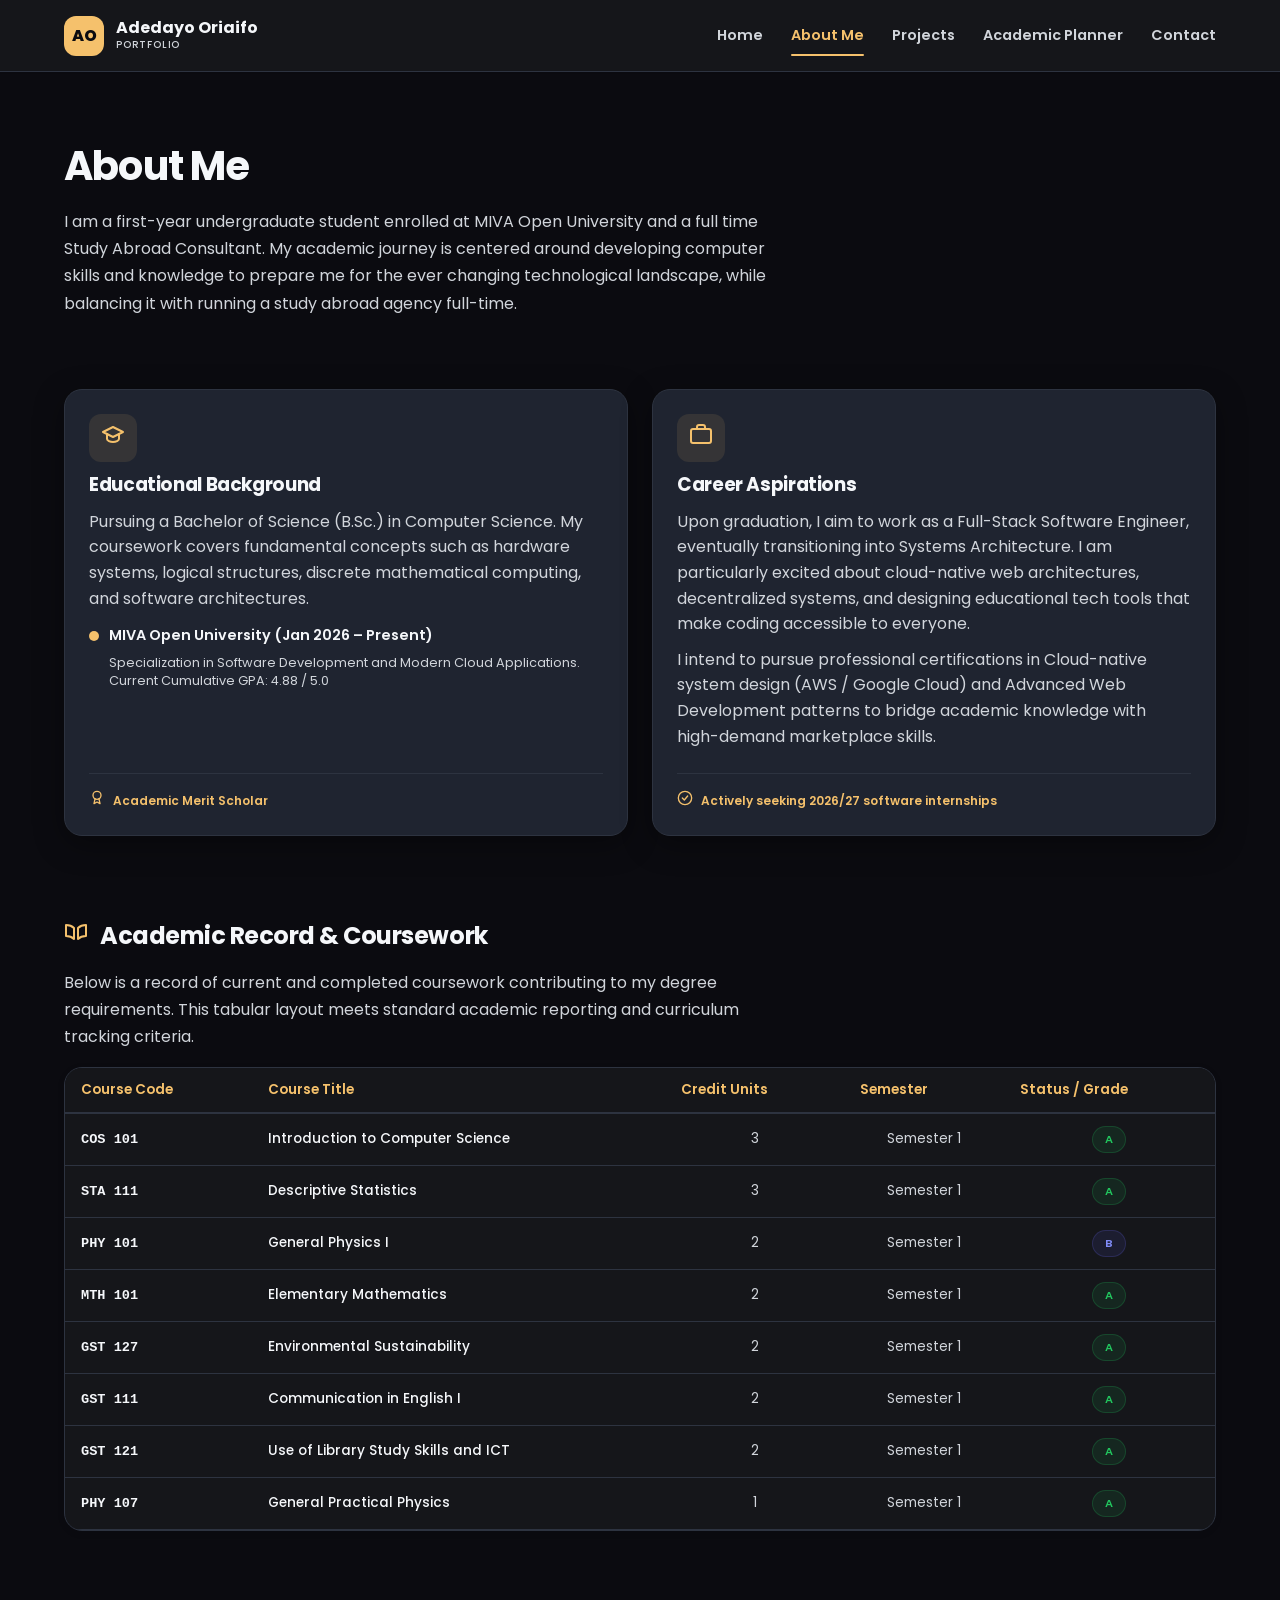
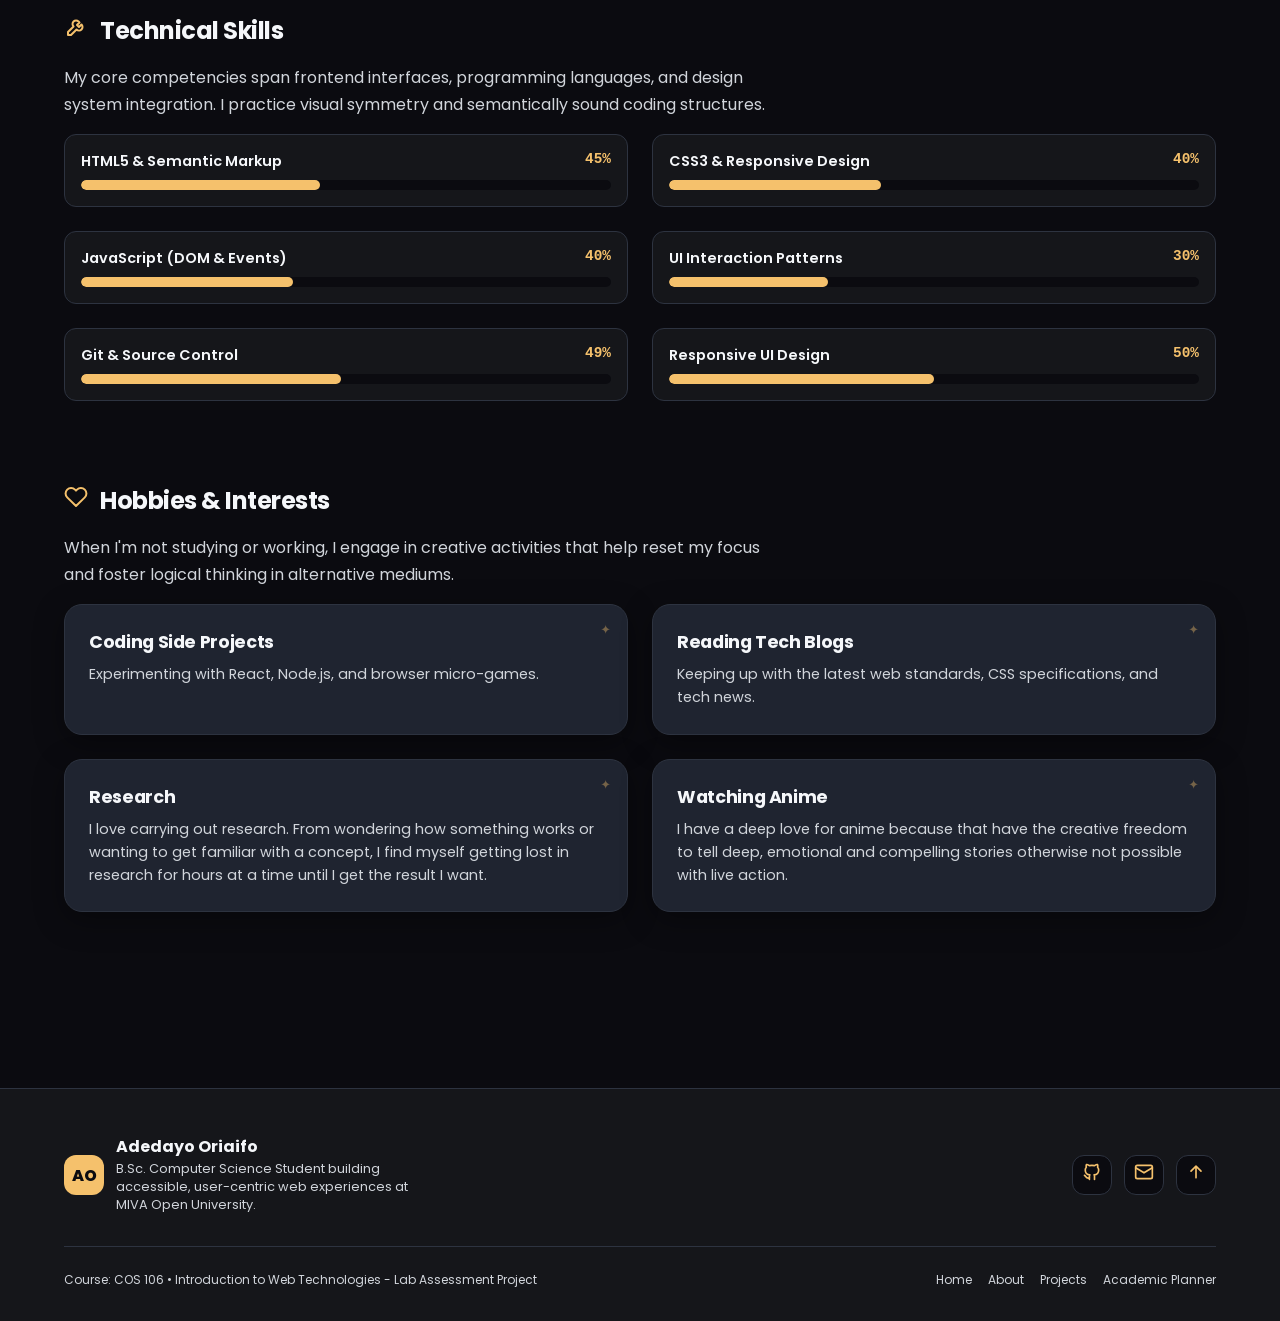
==== commit 10667525: "General clean up More cleanup of redundant entries." ====
--- a/about.html
+++ b/about.html
@@ -140,7 +140,7 @@
       </div>
     </div>
     <div class="footer-bottom">
-      <span>Course: COS 106 • Practical Term Project (20 Marks)</span>
+      <span>Course: COS 106 • Introduction to Web Technologies - Lab Assessment Project</span>
       <div class="footer-links">
         <a href="index.html">Home</a>
         <a href="about.html">About</a>
--- a/styles.css
+++ b/styles.css
@@ -1,6 +1,9 @@
 @import url('https://fonts.googleapis.com/css2?family=Poppins:wght@400;500;600;700;800&display=swap');
 
 /* ===================== THEME VARIABLES ===================== */
+/* I did extensive research on color theory before settling on this palette. */
+/* I wanted a dark theme that was easy on the eyes, but also had a pop of color to make it feel lively and energetic. */
+/* The accent colors are meant to draw attention to important elements without being overwhelming. */
 :root {
   /* Dark Theme */
   --bg-main: #0B0B10;
@@ -410,6 +413,8 @@
 .hero-avatar img { width: 100%; height: 100%; object-fit: cover; }
 
 .hero-copy { flex-grow: 1; display: flex; flex-direction: column; gap: 16px; }
+.hero-copy .eyebrow { align-self: center; }
+@media (min-width: 640px) { .hero-copy .eyebrow { align-self: flex-start; } }
 .hero-copy h1 { font-size: 2.2rem; line-height: 1.05; }
 @media (min-width: 640px) { .hero-copy h1 { font-size: 2.75rem; } }
 @media (min-width: 768px) { .hero-copy h1 { font-size: 3.25rem; } }
@@ -817,7 +822,9 @@
   display: grid;
   grid-template-columns: 1fr;
   gap: 32px;
-}
+  min-width: 0;
+}
+.planner-forms > * { min-width: 0; }
 @media (min-width: 1024px) { .planner-forms { grid-template-columns: 5fr 7fr; } }
 
 .task-form { display: flex; flex-direction: column; gap: 16px; }
@@ -844,6 +851,7 @@
   border-radius: 12px;
   padding: 4px;
   height: 30px;
+  min-width: 0;
 }
 .task-filter svg { width: 14px; height: 14px; color: var(--accent-pri); margin-left: 10px; flex-shrink: 0; }
 .task-filter select {
@@ -857,6 +865,7 @@
   line-height: 1;
   cursor: pointer;
   padding-right: 10px;
+  min-width: 0;
 }
 
 .task-list { display: flex; flex-direction: column; gap: 12px; }
